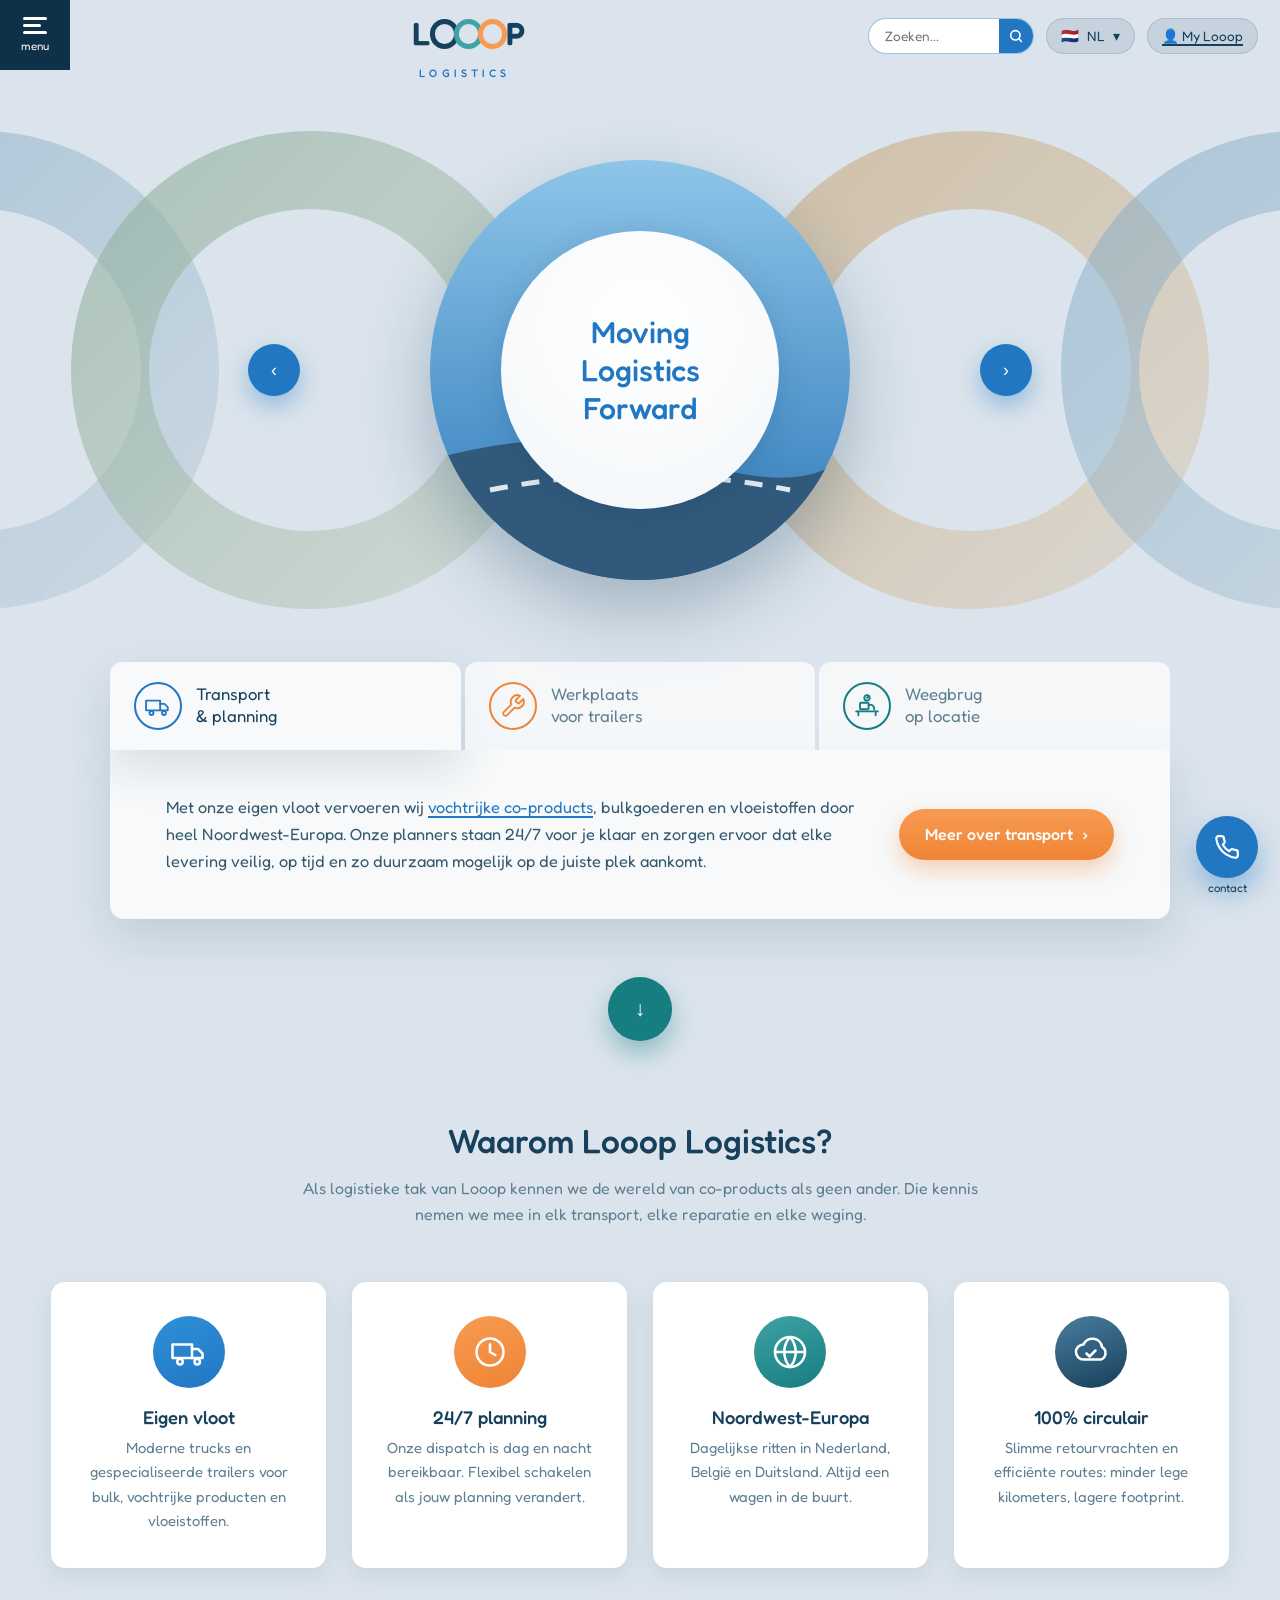
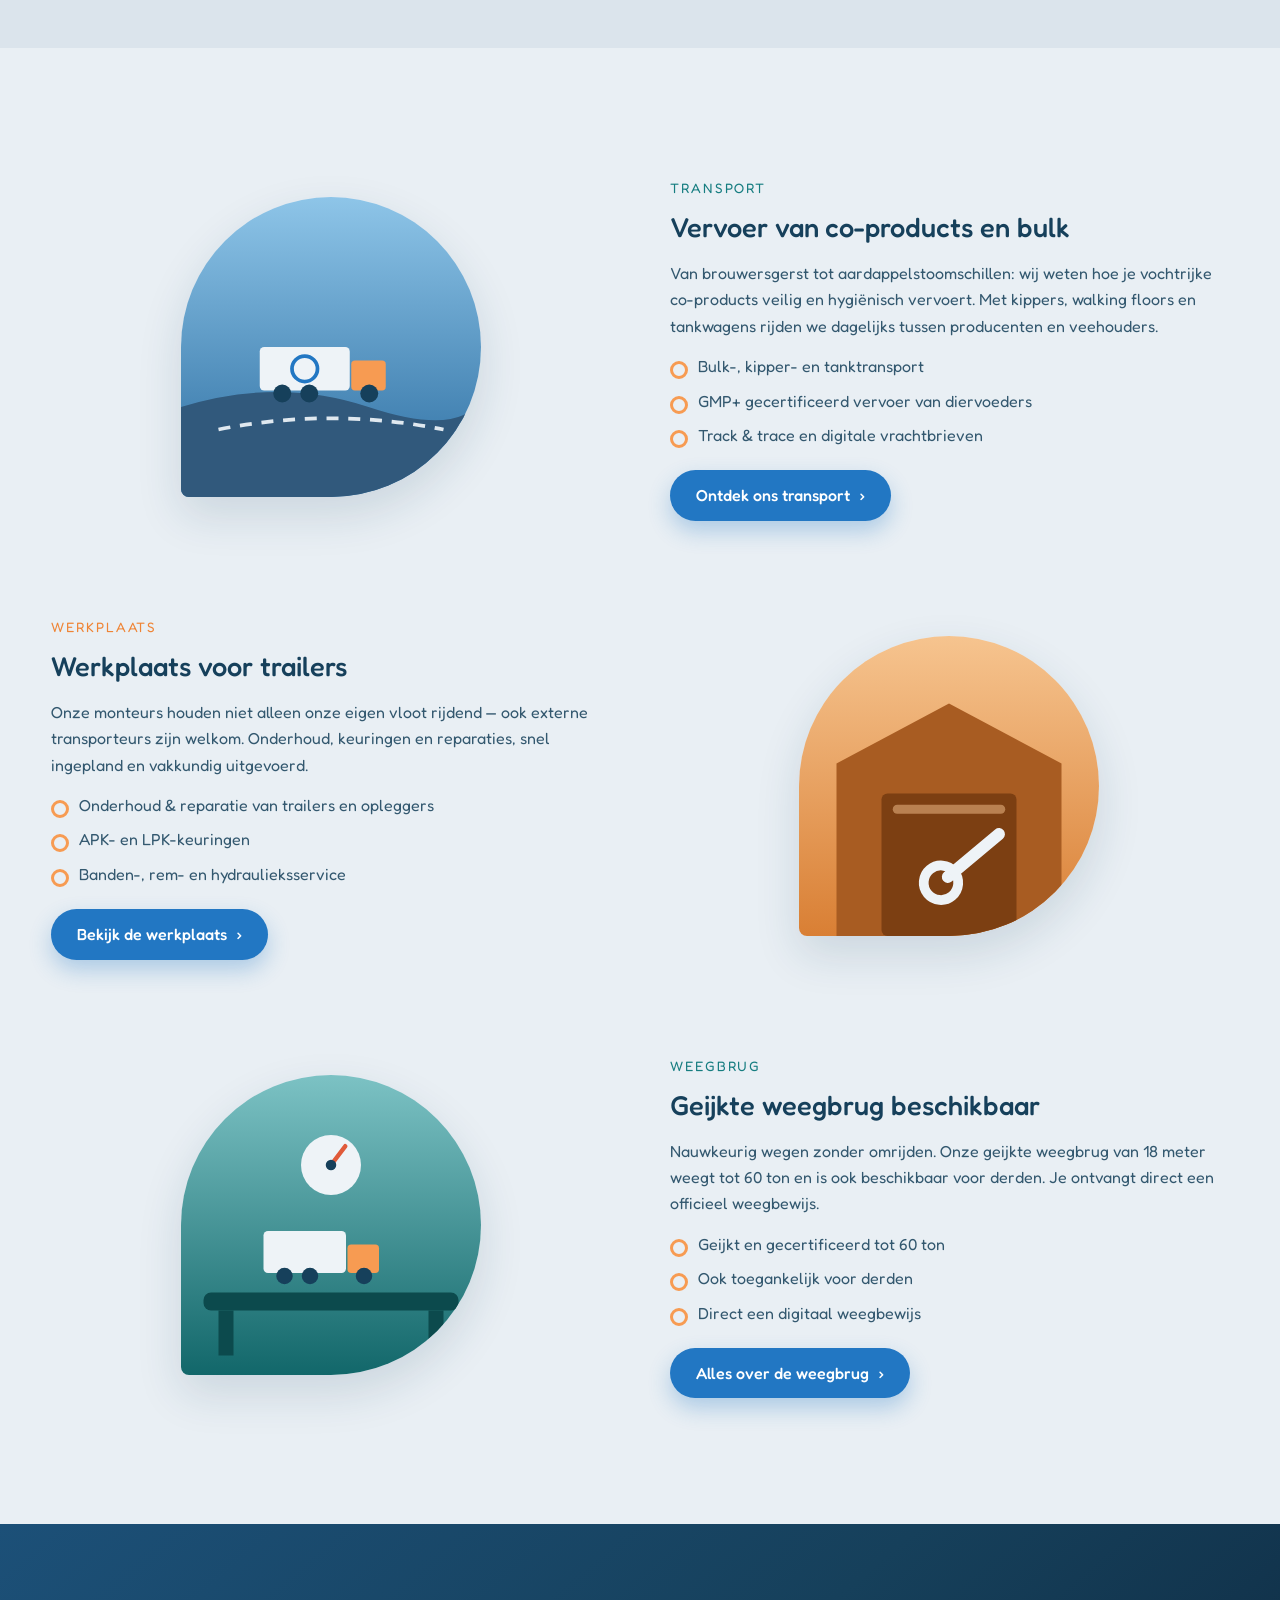
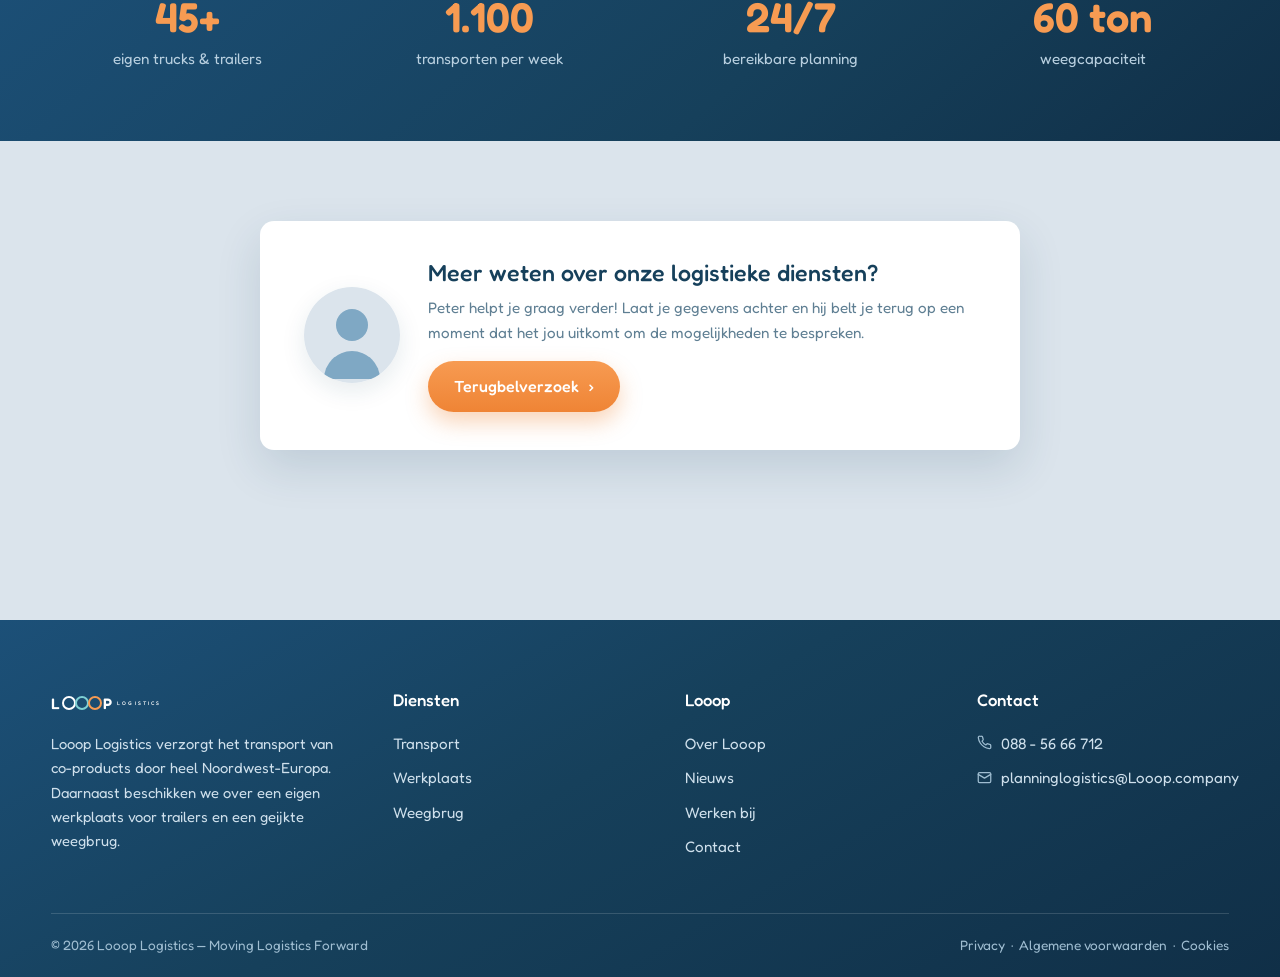
==== index.html @ 953001c4 "Looop Logistics website in Looop huisstijl Statische website voor de logistieke tak van Looop, gebas" ====
<!DOCTYPE html>
<html lang="nl">
<head>
<meta charset="UTF-8">
<meta name="viewport" content="width=device-width, initial-scale=1.0">
<title>Looop Logistics — Moving Logistics Forward</title>
<meta name="description" content="Looop Logistics verzorgt het transport van co-products, heeft een eigen werkplaats voor trailers en een geijkte weegbrug.">
<link rel="preconnect" href="https://fonts.googleapis.com">
<link rel="preconnect" href="https://fonts.gstatic.com" crossorigin>
<link href="https://fonts.googleapis.com/css2?family=Fredoka:wght@300..600&display=swap" rel="stylesheet">
<link rel="icon" href="data:image/svg+xml,%3Csvg xmlns=%27http://www.w3.org/2000/svg%27 viewBox=%270 0 32 32%27%3E%3Ccircle cx=%2716%27 cy=%2716%27 r=%2711%27 fill=%27none%27 stroke=%27%232277c3%27 stroke-width=%276%27/%3E%3C/svg%3E">
<link rel="stylesheet" href="css/style.css">
</head>
<body>

<!-- ============================== HERO ============================== -->
<section class="hero">
  <div class="hero-loops">

    <!-- decoratieve loop-ketting -->
    <svg class="loop-chain" viewBox="0 0 1920 480" preserveAspectRatio="xMidYMid slice" aria-hidden="true">
      <defs>
        <linearGradient id="ringA" x1="0" y1="0" x2="1" y2="1">
          <stop offset="0" stop-color="#7fa8c4"/><stop offset="1" stop-color="#b7c9d6"/>
        </linearGradient>
        <linearGradient id="ringB" x1="0" y1="0" x2="1" y2="1">
          <stop offset="0" stop-color="#8fae9b"/><stop offset="1" stop-color="#c2cfc2"/>
        </linearGradient>
        <linearGradient id="ringC" x1="0" y1="0" x2="1" y2="1">
          <stop offset="0" stop-color="#c8a97e"/><stop offset="1" stop-color="#d9cdbb"/>
        </linearGradient>
      </defs>
      <circle cx="-30"  cy="240" r="200" fill="none" stroke="url(#ringB)" stroke-width="78" opacity="0.55"/>
      <circle cx="300"  cy="240" r="200" fill="none" stroke="url(#ringA)" stroke-width="78" opacity="0.5"/>
      <circle cx="630"  cy="240" r="200" fill="none" stroke="url(#ringB)" stroke-width="78" opacity="0.6"/>
      <circle cx="1290" cy="240" r="200" fill="none" stroke="url(#ringC)" stroke-width="78" opacity="0.6"/>
      <circle cx="1620" cy="240" r="200" fill="none" stroke="url(#ringA)" stroke-width="78" opacity="0.5"/>
      <circle cx="1950" cy="240" r="200" fill="none" stroke="url(#ringC)" stroke-width="78" opacity="0.55"/>
    </svg>

    <button class="hero-arrow prev" aria-label="Vorige">‹</button>

    <div class="hero-circle">
      <!-- scene 1: moving logistics forward -->
      <div class="hero-scene" data-scene="0">
        <svg viewBox="0 0 420 420" preserveAspectRatio="xMidYMid slice" aria-hidden="true">
          <defs>
            <linearGradient id="sky1" x1="0" y1="0" x2="0" y2="1">
              <stop offset="0" stop-color="#8ec5e8"/><stop offset="0.7" stop-color="#4a90c9"/><stop offset="1" stop-color="#2b6da1"/>
            </linearGradient>
          </defs>
          <rect width="420" height="420" fill="url(#sky1)"/>
          <path d="M0 300 Q140 260 260 300 T420 290 V420 H0 Z" fill="#31597c"/>
          <path d="M60 330 Q210 300 360 330" stroke="#dfe8ef" stroke-width="5" stroke-dasharray="18 14" fill="none"/>
          <g transform="translate(120 218)">
            <rect x="0" y="0" width="120" height="58" rx="6" fill="#eef3f7"/>
            <rect x="122" y="18" width="46" height="40" rx="5" fill="#f79b52"/>
            <rect x="130" y="24" width="22" height="15" rx="3" fill="#bfe0f2"/>
            <circle cx="30" cy="62" r="12" fill="#16405b"/><circle cx="30" cy="62" r="5" fill="#dfe8ef"/>
            <circle cx="66" cy="62" r="12" fill="#16405b"/><circle cx="66" cy="62" r="5" fill="#dfe8ef"/>
            <circle cx="146" cy="62" r="12" fill="#16405b"/><circle cx="146" cy="62" r="5" fill="#dfe8ef"/>
            <circle cx="60" cy="29" r="17" fill="none" stroke="#2277c3" stroke-width="5"/>
          </g>
        </svg>
      </div>
      <!-- scene 2: transport -->
      <div class="hero-scene hidden" data-scene="1">
        <svg viewBox="0 0 420 420" preserveAspectRatio="xMidYMid slice" aria-hidden="true">
          <defs>
            <linearGradient id="sky2" x1="0" y1="0" x2="0" y2="1">
              <stop offset="0" stop-color="#a5d3ea"/><stop offset="1" stop-color="#3a7fb8"/>
            </linearGradient>
          </defs>
          <rect width="420" height="420" fill="url(#sky2)"/>
          <path d="M0 290 H420 V420 H0 Z" fill="#3d6a8f"/>
          <path d="M170 420 L205 290 H215 L250 420 Z" fill="#2f5878"/>
          <path d="M210 300 v100" stroke="#e9eff4" stroke-width="6" stroke-dasharray="14 18"/>
          <g transform="translate(150 200)">
            <rect x="20" y="0" width="80" height="70" rx="8" fill="#f79b52"/>
            <rect x="30" y="10" width="60" height="26" rx="5" fill="#bfe0f2"/>
            <rect x="14" y="66" width="92" height="16" rx="6" fill="#16405b"/>
            <circle cx="36" cy="88" r="13" fill="#16405b"/><circle cx="36" cy="88" r="5" fill="#dfe8ef"/>
            <circle cx="84" cy="88" r="13" fill="#16405b"/><circle cx="84" cy="88" r="5" fill="#dfe8ef"/>
          </g>
        </svg>
      </div>
      <!-- scene 3: werkplaats -->
      <div class="hero-scene hidden" data-scene="2">
        <svg viewBox="0 0 420 420" preserveAspectRatio="xMidYMid slice" aria-hidden="true">
          <defs>
            <linearGradient id="shop" x1="0" y1="0" x2="0" y2="1">
              <stop offset="0" stop-color="#f6c48f"/><stop offset="1" stop-color="#d97f34"/>
            </linearGradient>
          </defs>
          <rect width="420" height="420" fill="url(#shop)"/>
          <path d="M60 180 L210 100 L360 180 V420 H60 Z" fill="#a85c22"/>
          <rect x="120" y="220" width="180" height="200" rx="8" fill="#7c3f12"/>
          <rect x="135" y="235" width="150" height="12" rx="6" fill="#f6c48f" opacity="0.5"/>
          <rect x="135" y="260" width="150" height="12" rx="6" fill="#f6c48f" opacity="0.5"/>
          <g transform="translate(210 330) rotate(-40)">
            <rect x="-10" y="-8" width="110" height="16" rx="8" fill="#eef3f7"/>
            <circle cx="-14" cy="0" r="24" fill="none" stroke="#eef3f7" stroke-width="14"/>
          </g>
        </svg>
      </div>
      <!-- scene 4: weegbrug -->
      <div class="hero-scene hidden" data-scene="3">
        <svg viewBox="0 0 420 420" preserveAspectRatio="xMidYMid slice" aria-hidden="true">
          <defs>
            <linearGradient id="weigh" x1="0" y1="0" x2="0" y2="1">
              <stop offset="0" stop-color="#7cc2c4"/><stop offset="1" stop-color="#12676a"/>
            </linearGradient>
          </defs>
          <rect width="420" height="420" fill="url(#weigh)"/>
          <rect x="40" y="300" width="340" height="26" rx="10" fill="#0c4a4d"/>
          <rect x="60" y="326" width="20" height="60" fill="#0c4a4d"/>
          <rect x="340" y="326" width="20" height="60" fill="#0c4a4d"/>
          <g transform="translate(120 216)">
            <rect x="0" y="0" width="110" height="56" rx="6" fill="#eef3f7"/>
            <rect x="112" y="18" width="42" height="38" rx="5" fill="#f79b52"/>
            <circle cx="28" cy="60" r="11" fill="#16405b"/>
            <circle cx="62" cy="60" r="11" fill="#16405b"/>
            <circle cx="134" cy="60" r="11" fill="#16405b"/>
          </g>
          <g transform="translate(210 130)">
            <circle r="42" fill="#eef3f7"/>
            <path d="M0 0 L20 -26" stroke="#e05a3a" stroke-width="6" stroke-linecap="round"/>
            <circle r="7" fill="#16405b"/>
          </g>
        </svg>
      </div>

      <div class="hero-inner-disc">
        <h1 class="hero-title" id="heroTitle">Moving<br>Logistics<br>Forward</h1>
      </div>
    </div>

    <button class="hero-arrow next" aria-label="Volgende">›</button>
  </div>
</section>

<!-- ============================== TABS ============================== -->
<section class="service-tabs">
  <div class="tabs-row" role="tablist">
    <button class="tab-btn active" data-tab="transport" role="tab" aria-selected="true">
      <span class="tab-icon">
        <svg viewBox="0 0 24 24" fill="none" stroke="currentColor" stroke-width="1.7" stroke-linecap="round" stroke-linejoin="round"><path d="M1 7h13v9H1z"/><path d="M14 10h4l3 3v3h-7"/><circle cx="6" cy="18.5" r="1.8"/><circle cx="17.5" cy="18.5" r="1.8"/></svg>
      </span>
      <span class="tab-label">Transport<br>&amp; planning</span>
    </button>
    <button class="tab-btn" data-tab="werkplaats" role="tab" aria-selected="false">
      <span class="tab-icon">
        <svg viewBox="0 0 24 24" fill="none" stroke="currentColor" stroke-width="1.7" stroke-linecap="round" stroke-linejoin="round"><path d="M14.7 6.3a1 1 0 0 0 0 1.4l1.6 1.6a1 1 0 0 0 1.4 0l3.77-3.77a6 6 0 0 1-7.94 7.94l-6.91 6.91a2.12 2.12 0 0 1-3-3l6.91-6.91a6 6 0 0 1 7.94-7.94l-3.76 3.76z"/></svg>
      </span>
      <span class="tab-label">Werkplaats<br>voor trailers</span>
    </button>
    <button class="tab-btn" data-tab="weegbrug" role="tab" aria-selected="false">
      <span class="tab-icon">
        <svg viewBox="0 0 24 24" fill="none" stroke="currentColor" stroke-width="1.7" stroke-linecap="round" stroke-linejoin="round"><path d="M2 17h20"/><path d="M4 17v3.5M20 17v3.5"/><rect x="5.5" y="9" width="8" height="6" rx="1"/><path d="M13.5 11h3l2 2v2"/><circle cx="12" cy="4.5" r="2.5"/><path d="M12 4.5 13.2 3.2"/></svg>
      </span>
      <span class="tab-label">Weegbrug<br>op locatie</span>
    </button>
  </div>

  <div class="tab-panel active" id="panel-transport">
    <p>Met onze eigen vloot vervoeren wij <a href="transport.html">vochtrijke co-products</a>, bulkgoederen en vloeistoffen door heel Noordwest-Europa. Onze planners staan 24/7 voor je klaar en zorgen ervoor dat elke levering veilig, op tijd en zo duurzaam mogelijk op de juiste plek aankomt.</p>
    <a class="btn btn-orange" href="transport.html">Meer over transport <span class="chev">›</span></a>
  </div>
  <div class="tab-panel" id="panel-werkplaats">
    <p>In onze <a href="werkplaats.html">eigen werkplaats</a> onderhouden en repareren wij trailers, opleggers en kippers — van periodiek onderhoud en APK-keuring tot schadeherstel. Ook voor externe transporteurs. Zo blijft jouw materieel rijden en je planning overeind.</p>
    <a class="btn btn-orange" href="werkplaats.html">Meer over de werkplaats <span class="chev">›</span></a>
  </div>
  <div class="tab-panel" id="panel-weegbrug">
    <p>Onze <a href="weegbrug.html">geijkte weegbrug</a> is beschikbaar voor eigen transport én voor derden. Nauwkeurig wegen tot 60 ton, met direct een officieel weegbewijs. Snel, betrouwbaar en zonder afspraak toegankelijk tijdens openingstijden.</p>
    <a class="btn btn-orange" href="weegbrug.html">Meer over de weegbrug <span class="chev">›</span></a>
  </div>
</section>

<button class="scroll-down" aria-label="Scroll naar beneden" onclick="document.getElementById('waarom').scrollIntoView({behavior:'smooth'})">↓</button>

<!-- ============================== USP'S ============================== -->
<section class="section" id="waarom">
  <div class="container">
    <div class="section-head">
      <h2>Waarom Looop Logistics?</h2>
      <p>Als logistieke tak van Looop kennen we de wereld van co-products als geen ander. Die kennis nemen we mee in elk transport, elke reparatie en elke weging.</p>
    </div>
    <div class="usp-grid">
      <div class="usp-card">
        <div class="usp-icon">
          <svg viewBox="0 0 24 24" fill="none" stroke="currentColor" stroke-width="1.7" stroke-linecap="round" stroke-linejoin="round"><path d="M1 7h13v9H1z"/><path d="M14 10h4l3 3v3h-7"/><circle cx="6" cy="18.5" r="1.8"/><circle cx="17.5" cy="18.5" r="1.8"/></svg>
        </div>
        <h3>Eigen vloot</h3>
        <p>Moderne trucks en gespecialiseerde trailers voor bulk, vochtrijke producten en vloeistoffen.</p>
      </div>
      <div class="usp-card">
        <div class="usp-icon">
          <svg viewBox="0 0 24 24" fill="none" stroke="currentColor" stroke-width="1.7" stroke-linecap="round" stroke-linejoin="round"><circle cx="12" cy="12" r="9"/><path d="M12 7v5l3.5 2"/></svg>
        </div>
        <h3>24/7 planning</h3>
        <p>Onze dispatch is dag en nacht bereikbaar. Flexibel schakelen als jouw planning verandert.</p>
      </div>
      <div class="usp-card">
        <div class="usp-icon">
          <svg viewBox="0 0 24 24" fill="none" stroke="currentColor" stroke-width="1.7" stroke-linecap="round" stroke-linejoin="round"><path d="M12 2a15 15 0 0 1 0 20a15 15 0 0 1 0-20z"/><circle cx="12" cy="12" r="10"/><path d="M2 12h20"/></svg>
        </div>
        <h3>Noordwest-Europa</h3>
        <p>Dagelijkse ritten in Nederland, België en Duitsland. Altijd een wagen in de buurt.</p>
      </div>
      <div class="usp-card">
        <div class="usp-icon">
          <svg viewBox="0 0 24 24" fill="none" stroke="currentColor" stroke-width="1.7" stroke-linecap="round" stroke-linejoin="round"><path d="M7 17a5 5 0 0 1 0-10 6.5 6.5 0 0 1 12.4 1.8A4.5 4.5 0 0 1 18.5 17z"/><path d="M9 13l2 2 4-4"/></svg>
        </div>
        <h3>100% circulair</h3>
        <p>Slimme retourvrachten en efficiënte routes: minder lege kilometers, lagere footprint.</p>
      </div>
    </div>
  </div>
</section>

<!-- ============================== DIENSTEN ============================== -->
<section class="section alt">
  <div class="container">

    <div class="feature-row">
      <div class="feature-media">
        <svg viewBox="0 0 400 400" preserveAspectRatio="xMidYMid slice" aria-hidden="true">
          <defs><linearGradient id="fm1" x1="0" y1="0" x2="0" y2="1"><stop offset="0" stop-color="#8ec5e8"/><stop offset="1" stop-color="#2b6da1"/></linearGradient></defs>
          <rect width="400" height="400" fill="url(#fm1)"/>
          <path d="M0 280 Q130 240 250 280 T400 270 V400 H0 Z" fill="#31597c"/>
          <path d="M50 310 Q200 280 350 310" stroke="#dfe8ef" stroke-width="5" stroke-dasharray="16 13" fill="none"/>
          <g transform="translate(105 200)">
            <rect width="120" height="58" rx="6" fill="#eef3f7"/>
            <rect x="122" y="18" width="46" height="40" rx="5" fill="#f79b52"/>
            <circle cx="30" cy="62" r="12" fill="#16405b"/><circle cx="66" cy="62" r="12" fill="#16405b"/><circle cx="146" cy="62" r="12" fill="#16405b"/>
            <circle cx="60" cy="29" r="17" fill="none" stroke="#2277c3" stroke-width="5"/>
          </g>
        </svg>
      </div>
      <div class="feature-copy">
        <span class="eyebrow">Transport</span>
        <h3>Vervoer van co-products en bulk</h3>
        <p>Van brouwersgerst tot aardappelstoomschillen: wij weten hoe je vochtrijke co-products veilig en hygiënisch vervoert. Met kippers, walking floors en tankwagens rijden we dagelijks tussen producenten en veehouders.</p>
        <ul>
          <li>Bulk-, kipper- en tanktransport</li>
          <li>GMP+ gecertificeerd vervoer van diervoeders</li>
          <li>Track &amp; trace en digitale vrachtbrieven</li>
        </ul>
        <a class="btn btn-blue" href="transport.html">Ontdek ons transport <span class="chev">›</span></a>
      </div>
    </div>

    <div class="feature-row reverse">
      <div class="feature-media">
        <svg viewBox="0 0 400 400" preserveAspectRatio="xMidYMid slice" aria-hidden="true">
          <defs><linearGradient id="fm2" x1="0" y1="0" x2="0" y2="1"><stop offset="0" stop-color="#f6c48f"/><stop offset="1" stop-color="#d97f34"/></linearGradient></defs>
          <rect width="400" height="400" fill="url(#fm2)"/>
          <path d="M50 170 L200 90 L350 170 V400 H50 Z" fill="#a85c22"/>
          <rect x="110" y="210" width="180" height="190" rx="8" fill="#7c3f12"/>
          <rect x="125" y="225" width="150" height="12" rx="6" fill="#f6c48f" opacity="0.5"/>
          <g transform="translate(200 320) rotate(-40)">
            <rect x="-10" y="-8" width="105" height="16" rx="8" fill="#eef3f7"/>
            <circle cx="-14" cy="0" r="23" fill="none" stroke="#eef3f7" stroke-width="13"/>
          </g>
        </svg>
      </div>
      <div class="feature-copy">
        <span class="eyebrow" style="color: var(--orange-deep)">Werkplaats</span>
        <h3>Werkplaats voor trailers</h3>
        <p>Onze monteurs houden niet alleen onze eigen vloot rijdend — ook externe transporteurs zijn welkom. Onderhoud, keuringen en reparaties, snel ingepland en vakkundig uitgevoerd.</p>
        <ul>
          <li>Onderhoud &amp; reparatie van trailers en opleggers</li>
          <li>APK- en LPK-keuringen</li>
          <li>Banden-, rem- en hydraulieksservice</li>
        </ul>
        <a class="btn btn-blue" href="werkplaats.html">Bekijk de werkplaats <span class="chev">›</span></a>
      </div>
    </div>

    <div class="feature-row">
      <div class="feature-media">
        <svg viewBox="0 0 400 400" preserveAspectRatio="xMidYMid slice" aria-hidden="true">
          <defs><linearGradient id="fm3" x1="0" y1="0" x2="0" y2="1"><stop offset="0" stop-color="#7cc2c4"/><stop offset="1" stop-color="#12676a"/></linearGradient></defs>
          <rect width="400" height="400" fill="url(#fm3)"/>
          <rect x="30" y="290" width="340" height="24" rx="10" fill="#0c4a4d"/>
          <rect x="50" y="314" width="20" height="60" fill="#0c4a4d"/>
          <rect x="330" y="314" width="20" height="60" fill="#0c4a4d"/>
          <g transform="translate(110 208)">
            <rect width="110" height="56" rx="6" fill="#eef3f7"/>
            <rect x="112" y="18" width="42" height="38" rx="5" fill="#f79b52"/>
            <circle cx="28" cy="60" r="11" fill="#16405b"/><circle cx="62" cy="60" r="11" fill="#16405b"/><circle cx="134" cy="60" r="11" fill="#16405b"/>
          </g>
          <g transform="translate(200 120)">
            <circle r="40" fill="#eef3f7"/>
            <path d="M0 0 L19 -25" stroke="#e05a3a" stroke-width="6" stroke-linecap="round"/>
            <circle r="7" fill="#16405b"/>
          </g>
        </svg>
      </div>
      <div class="feature-copy">
        <span class="eyebrow" style="color: var(--teal)">Weegbrug</span>
        <h3>Geijkte weegbrug beschikbaar</h3>
        <p>Nauwkeurig wegen zonder omrijden. Onze geijkte weegbrug van 18 meter weegt tot 60 ton en is ook beschikbaar voor derden. Je ontvangt direct een officieel weegbewijs.</p>
        <ul>
          <li>Geijkt en gecertificeerd tot 60 ton</li>
          <li>Ook toegankelijk voor derden</li>
          <li>Direct een digitaal weegbewijs</li>
        </ul>
        <a class="btn btn-blue" href="weegbrug.html">Alles over de weegbrug <span class="chev">›</span></a>
      </div>
    </div>

  </div>
</section>

<!-- ============================== CIJFERS ============================== -->
<section class="stats-band">
  <div class="container stats-grid">
    <div class="stat"><div class="num">45+</div><div class="lbl">eigen trucks &amp; trailers</div></div>
    <div class="stat"><div class="num">1.100</div><div class="lbl">transporten per week</div></div>
    <div class="stat"><div class="num">24/7</div><div class="lbl">bereikbare planning</div></div>
    <div class="stat"><div class="num">60 ton</div><div class="lbl">weegcapaciteit</div></div>
  </div>
</section>

<!-- ============================== CALLBACK ============================== -->
<section class="section">
  <div class="container">
    <div class="callback">
      <div class="avatar">
        <svg viewBox="0 0 96 96" aria-hidden="true">
          <rect width="96" height="96" fill="#dbe4ec"/>
          <circle cx="48" cy="38" r="16" fill="#7fa8c4"/>
          <path d="M20 92 a28 28 0 0 1 56 0z" fill="#7fa8c4"/>
        </svg>
      </div>
      <div>
        <h3>Meer weten over onze logistieke diensten?</h3>
        <p>Peter helpt je graag verder! Laat je gegevens achter en hij belt je terug op een moment dat het jou uitkomt om de mogelijkheden te bespreken.</p>
        <a class="btn btn-orange" href="contact.html">Terugbelverzoek <span class="chev">›</span></a>
      </div>
    </div>
  </div>
</section>

<script src="js/main.js"></script>
</body>
</html>
---- css/style.css ----
/* ==========================================================================
   Looop Logistics — huisstijl gebaseerd op Looop.company (co-products site)
   ========================================================================== */

:root {
  --bg: #dbe4ec;
  --bg-soft: #e9eff4;
  --card: #f7f9fa;
  --white: #ffffff;

  --navy: #16405b;
  --navy-deep: #0f3049;
  --blue: #2277c3;
  --blue-bright: #2e8fd9;
  --teal: #167d80;
  --teal-soft: #3fa2a5;
  --orange: #f79b52;
  --orange-deep: #ef8435;
  --sand: #b98d55;

  --text: #33586f;
  --text-soft: #5f7f93;

  --radius-card: 14px;
  --shadow-card: 0 18px 45px rgba(22, 64, 91, 0.14);
  --shadow-soft: 0 8px 24px rgba(22, 64, 91, 0.10);

  --font: 'Fredoka', 'Trebuchet MS', 'Segoe UI', sans-serif;
}

* { margin: 0; padding: 0; box-sizing: border-box; }

html { scroll-behavior: smooth; }

body {
  font-family: var(--font);
  font-weight: 400;
  background: var(--bg);
  color: var(--text);
  line-height: 1.65;
  overflow-x: hidden;
}

img, svg { max-width: 100%; display: block; }

a { color: var(--blue); text-decoration-thickness: 2px; text-underline-offset: 3px; }

h1, h2, h3, h4 { color: var(--navy); font-weight: 500; line-height: 1.2; }

.container { width: min(1180px, 92vw); margin-inline: auto; }

/* ==========================================================================
   Header
   ========================================================================== */

.site-header {
  position: absolute;
  inset: 0 0 auto 0;
  z-index: 60;
  display: flex;
  align-items: flex-start;
  justify-content: space-between;
  padding: 0;
  pointer-events: none;
}

.site-header > * { pointer-events: auto; }

.menu-btn {
  width: 70px;
  height: 70px;
  border: 0;
  cursor: pointer;
  background: var(--navy-deep);
  color: #fff;
  display: flex;
  flex-direction: column;
  align-items: center;
  justify-content: center;
  gap: 5px;
  font-family: var(--font);
  font-size: 0.72rem;
  letter-spacing: 0.02em;
}

.menu-btn .bars { display: flex; flex-direction: column; gap: 4px; align-items: flex-start; }
.menu-btn .bars span { display: block; height: 3px; border-radius: 2px; background: #fff; transition: 0.25s; }
.menu-btn .bars span:nth-child(1) { width: 24px; }
.menu-btn .bars span:nth-child(2) { width: 18px; }
.menu-btn .bars span:nth-child(3) { width: 24px; }

.header-logo {
  padding-top: 18px;
  margin-inline: auto;
}
.header-logo a { display: block; }

.header-tools {
  display: flex;
  align-items: center;
  gap: 12px;
  padding: 18px 22px 0 0;
}

.search-box {
  display: flex;
  align-items: center;
  background: #fff;
  border: 1px solid rgba(34, 119, 195, 0.45);
  border-radius: 999px;
  overflow: hidden;
  height: 36px;
}
.search-box input {
  border: 0;
  outline: none;
  padding: 0 4px 0 16px;
  width: 130px;
  font-family: var(--font);
  font-size: 0.85rem;
  color: var(--text);
  background: transparent;
}
.search-box button {
  border: 0;
  background: var(--blue);
  color: #fff;
  width: 34px;
  height: 36px;
  cursor: pointer;
  display: grid;
  place-items: center;
}

.lang-pill, .mylooop-pill {
  display: flex;
  align-items: center;
  gap: 8px;
  height: 36px;
  padding: 0 14px;
  border-radius: 999px;
  background: rgba(22, 64, 91, 0.10);
  border: 1px solid rgba(22, 64, 91, 0.15);
  color: var(--navy);
  font-size: 0.85rem;
  cursor: pointer;
  font-family: var(--font);
  white-space: nowrap;
}
.lang-pill .flag { font-size: 0.9rem; }

/* ==========================================================================
   Logo (LOOOP wordmark met loops)
   ========================================================================== */

.logo {
  display: inline-flex;
  align-items: center;
  gap: 2px;
  font-weight: 600;
  font-size: 2rem;
  color: var(--navy);
  letter-spacing: 0.02em;
  text-decoration: none;
  line-height: 1;
}
.logo .word { display: flex; align-items: center; gap: 3px; }
.logo .ring {
  width: 0.92em;
  height: 0.92em;
  border-radius: 50%;
  border: 0.17em solid var(--navy);
  margin: 0 -0.13em;
}
.logo .ring.r2 { border-color: var(--teal-soft); }
.logo .ring.r3 { border-color: var(--orange); }
.logo .sub {
  font-size: 0.34em;
  font-weight: 500;
  letter-spacing: 0.42em;
  color: var(--blue);
  margin-left: 0.6em;
  text-transform: uppercase;
}
.logo.logo-light, .logo.logo-light .sub { color: #fff; }
.logo.logo-light .ring { border-color: #fff; }
.logo.logo-light .ring.r2 { border-color: #7fd0d3; }
.logo.logo-light .ring.r3 { border-color: var(--orange); }

/* ==========================================================================
   Fullscreen menu-overlay
   ========================================================================== */

.menu-overlay {
  position: fixed;
  inset: 0;
  z-index: 100;
  background: linear-gradient(150deg, #1c5078 0%, #16405b 45%, #102f47 100%);
  color: #dfe9f1;
  opacity: 0;
  visibility: hidden;
  transition: opacity 0.35s ease;
  overflow-y: auto;
}
.menu-overlay.open { opacity: 1; visibility: visible; }

.menu-overlay .menu-close {
  position: absolute;
  top: 0;
  left: 0;
  width: 70px;
  height: 70px;
  background: transparent;
  border: 0;
  color: #fff;
  font-size: 1.6rem;
  cursor: pointer;
  font-family: var(--font);
}
.menu-overlay .menu-close small { display: block; font-size: 0.62rem; margin-top: -4px; }

.menu-overlay .overlay-logo { display: flex; justify-content: center; padding-top: 20px; }

.menu-grid {
  display: grid;
  grid-template-columns: minmax(240px, 1fr) 1px minmax(300px, 1.6fr);
  gap: 48px;
  padding: 70px 0 80px;
  align-items: start;
}
.menu-grid .divider { background: rgba(255, 255, 255, 0.18); align-self: stretch; }

.menu-nav ul { list-style: none; }
.menu-nav a {
  display: flex;
  align-items: center;
  justify-content: space-between;
  color: #fff;
  text-decoration: none;
  font-size: 1.55rem;
  font-weight: 400;
  padding: 8px 0;
  transition: color 0.2s;
}
.menu-nav a:hover, .menu-nav a.active { color: var(--orange); }
.menu-nav .secondary a { font-size: 1.05rem; padding: 6px 0; color: #cfe0ec; }
.menu-nav .secondary { margin-top: 26px; }
.menu-nav .chev { color: #6fa3c4; font-size: 1rem; }
.menu-nav .flags { display: flex; gap: 12px; margin-top: 34px; font-size: 1.2rem; }

.menu-contact h3 {
  color: #9fbdd1;
  font-weight: 400;
  font-size: 1.5rem;
  margin-bottom: 26px;
}
.menu-contact .contact-cols {
  display: grid;
  grid-template-columns: 1fr 1fr;
  gap: 36px;
}
.menu-contact h4 { color: #fff; font-size: 1.1rem; margin-bottom: 14px; }
.menu-contact .contact-block { margin-bottom: 22px; }
.menu-contact .contact-block h5 {
  color: #9fbdd1;
  font-weight: 400;
  font-size: 0.95rem;
  margin-bottom: 4px;
}
.menu-contact .line {
  display: flex;
  align-items: center;
  gap: 9px;
  font-size: 0.95rem;
  padding: 2px 0;
  color: #eaf2f8;
}
.menu-contact .line a { color: #eaf2f8; text-decoration: none; }
.menu-contact .line a:hover { color: var(--orange); }
.menu-contact .line svg { width: 15px; height: 15px; flex: none; stroke: #9fbdd1; }
.menu-contact .head-office {
  border-top: 1px solid rgba(255, 255, 255, 0.18);
  margin-top: 8px;
  padding-top: 26px;
}
.menu-contact .all-contact { margin-top: 26px; text-align: right; }

/* ==========================================================================
   Knoppen
   ========================================================================== */

.btn {
  display: inline-flex;
  align-items: center;
  gap: 10px;
  border: 0;
  border-radius: 999px;
  padding: 12px 26px;
  font-family: var(--font);
  font-size: 1rem;
  font-weight: 500;
  cursor: pointer;
  text-decoration: none;
  transition: transform 0.15s ease, box-shadow 0.15s ease, background 0.15s ease;
  white-space: nowrap;
}
.btn:hover { transform: translateY(-1px); }
.btn .chev { font-size: 0.85em; }

.btn-orange {
  background: linear-gradient(180deg, var(--orange) 0%, var(--orange-deep) 100%);
  color: #fff;
  box-shadow: 0 10px 22px rgba(239, 132, 53, 0.35);
}
.btn-blue { background: var(--blue); color: #fff; box-shadow: 0 10px 22px rgba(34, 119, 195, 0.3); }
.btn-ghost { background: transparent; color: #fff; border: 2px solid rgba(255, 255, 255, 0.7); }

/* ==========================================================================
   Hero (homepage) — loop-carrousel
   ========================================================================== */

.hero {
  position: relative;
  padding: 130px 0 0;
  min-height: 78vh;
}

.hero-loops {
  position: relative;
  height: 480px;
  display: flex;
  align-items: center;
  justify-content: center;
}

.loop-chain {
  position: absolute;
  inset: 0;
  width: 100%;
  height: 100%;
  overflow: visible;
  pointer-events: none;
}

.hero-circle {
  position: relative;
  width: 420px;
  height: 420px;
  border-radius: 50%;
  overflow: hidden;
  box-shadow: 0 30px 70px rgba(22, 64, 91, 0.30);
  display: grid;
  place-items: center;
  z-index: 5;
}
.hero-scene { position: absolute; inset: 0; transition: opacity 0.5s ease; }
.hero-scene.hidden { opacity: 0; }
.hero-scene svg { width: 100%; height: 100%; }

.hero-inner-disc {
  position: relative;
  z-index: 6;
  width: 66%;
  height: 66%;
  border-radius: 50%;
  background: radial-gradient(circle at 50% 35%, #ffffff 0%, #f2f6f9 100%);
  display: grid;
  place-items: center;
  text-align: center;
  padding: 8%;
  box-shadow: 0 8px 30px rgba(22, 64, 91, 0.18);
}
.hero-title {
  color: var(--blue);
  font-size: 1.9rem;
  font-weight: 500;
  line-height: 1.25;
}

.hero-arrow {
  position: relative;
  z-index: 7;
  width: 52px;
  height: 52px;
  border-radius: 50%;
  border: 0;
  background: var(--blue);
  color: #fff;
  font-size: 1.1rem;
  cursor: pointer;
  display: grid;
  place-items: center;
  box-shadow: 0 10px 24px rgba(34, 119, 195, 0.4);
  transition: background 0.2s, transform 0.15s;
}
.hero-arrow:hover { background: var(--blue-bright); transform: scale(1.06); }
.hero-arrow.prev { margin-right: 130px; }
.hero-arrow.next { margin-left: 130px; }

/* Service-tabs die de hero overlappen */

.service-tabs {
  position: relative;
  z-index: 10;
  margin-top: -40px;
  padding-bottom: 90px;
}
.tabs-row {
  display: grid;
  grid-template-columns: repeat(3, 1fr);
  gap: 4px;
  width: min(1060px, 92vw);
  margin-inline: auto;
}
.tab-btn {
  display: flex;
  align-items: center;
  gap: 14px;
  padding: 20px 24px;
  background: rgba(255, 255, 255, 0.72);
  border: 0;
  border-radius: 12px 12px 0 0;
  cursor: pointer;
  font-family: var(--font);
  font-size: 1.05rem;
  color: var(--text-soft);
  text-align: left;
  transition: background 0.2s;
  line-height: 1.3;
}
.tab-btn:hover { background: rgba(255, 255, 255, 0.9); }
.tab-btn.active { background: var(--card); color: var(--navy); box-shadow: var(--shadow-card); }

.tab-icon {
  width: 48px;
  height: 48px;
  flex: none;
  border-radius: 50%;
  border: 2px solid currentColor;
  display: grid;
  place-items: center;
}
.tab-icon svg { width: 26px; height: 26px; }
.tab-btn[data-tab="transport"] .tab-icon { color: var(--blue); }
.tab-btn[data-tab="werkplaats"] .tab-icon { color: var(--orange-deep); }
.tab-btn[data-tab="weegbrug"] .tab-icon { color: var(--teal); }
.tab-btn .tab-label { color: inherit; }

.tab-panel {
  width: min(1060px, 92vw);
  margin-inline: auto;
  background: var(--card);
  border-radius: 0 0 var(--radius-card) var(--radius-card);
  box-shadow: var(--shadow-card);
  padding: 44px 56px;
  display: none;
  align-items: center;
  gap: 44px;
}
.tab-panel.active { display: flex; }
.tab-panel p { flex: 1; font-size: 1.02rem; }
.tab-panel .btn { flex: none; }

/* ==========================================================================
   Content-secties
   ========================================================================== */

.section { padding: 80px 0; }
.section.alt { background: var(--bg-soft); }

.section-head { text-align: center; max-width: 720px; margin: 0 auto 54px; }
.section-head h2 { font-size: 2.1rem; margin-bottom: 14px; }
.section-head p { color: var(--text-soft); }

.usp-grid {
  display: grid;
  grid-template-columns: repeat(auto-fit, minmax(230px, 1fr));
  gap: 26px;
}
.usp-card {
  background: var(--white);
  border-radius: var(--radius-card);
  padding: 34px 28px;
  box-shadow: var(--shadow-soft);
  text-align: center;
}
.usp-card .usp-icon {
  width: 72px;
  height: 72px;
  margin: 0 auto 18px;
  border-radius: 50%;
  display: grid;
  place-items: center;
  color: #fff;
}
.usp-card .usp-icon svg { width: 36px; height: 36px; }
.usp-card:nth-child(1) .usp-icon { background: linear-gradient(160deg, var(--blue-bright), var(--blue)); }
.usp-card:nth-child(2) .usp-icon { background: linear-gradient(160deg, var(--orange), var(--orange-deep)); }
.usp-card:nth-child(3) .usp-icon { background: linear-gradient(160deg, var(--teal-soft), var(--teal)); }
.usp-card:nth-child(4) .usp-icon { background: linear-gradient(160deg, #4a7d9e, var(--navy)); }
.usp-card h3 { font-size: 1.15rem; margin-bottom: 8px; }
.usp-card p { font-size: 0.93rem; color: var(--text-soft); }

/* Dienst-rijen (afbeelding + tekst) */

.feature-row {
  display: grid;
  grid-template-columns: 1fr 1fr;
  gap: 60px;
  align-items: center;
  padding: 46px 0;
}
.feature-row.reverse .feature-media { order: 2; }
.feature-media {
  border-radius: 50% 50% 50% 8px / 50% 50% 50% 8px;
  aspect-ratio: 1;
  max-width: 400px;
  margin-inline: auto;
  overflow: hidden;
  box-shadow: var(--shadow-card);
}
.feature-media svg { width: 100%; height: 100%; }
.feature-copy .eyebrow {
  display: inline-flex;
  align-items: center;
  gap: 10px;
  font-size: 0.85rem;
  letter-spacing: 0.14em;
  text-transform: uppercase;
  color: var(--teal);
  margin-bottom: 12px;
}
.feature-copy h3 { font-size: 1.7rem; margin-bottom: 16px; }
.feature-copy p { margin-bottom: 14px; }
.feature-copy ul { list-style: none; margin: 0 0 22px; }
.feature-copy li { padding-left: 28px; position: relative; margin-bottom: 8px; }
.feature-copy li::before {
  content: '';
  position: absolute;
  left: 0;
  top: 8px;
  width: 12px;
  height: 12px;
  border-radius: 50%;
  border: 3px solid var(--orange);
}

/* Cijfers-band */

.stats-band {
  background: linear-gradient(140deg, #1c5078, #16405b 60%, #102f47);
  color: #fff;
  padding: 70px 0;
}
.stats-grid { display: grid; grid-template-columns: repeat(auto-fit, minmax(180px, 1fr)); gap: 30px; text-align: center; }
.stat .num { font-size: 2.6rem; font-weight: 600; color: var(--orange); line-height: 1.1; }
.stat .lbl { color: #b9d0e0; font-size: 0.95rem; margin-top: 6px; }

/* Callback / contactpersoon CTA */

.callback {
  display: flex;
  align-items: center;
  gap: 28px;
  background: var(--white);
  border-radius: var(--radius-card);
  box-shadow: var(--shadow-card);
  padding: 38px 44px;
  max-width: 760px;
  margin-inline: auto;
}
.callback .avatar {
  width: 96px;
  height: 96px;
  flex: none;
  border-radius: 50%;
  overflow: hidden;
  box-shadow: var(--shadow-soft);
}
.callback h3 { font-size: 1.45rem; margin-bottom: 8px; }
.callback p { font-size: 0.95rem; color: var(--text-soft); margin-bottom: 16px; }

/* Scroll-down knop */

.scroll-down {
  position: relative;
  display: block;
  width: 64px;
  height: 64px;
  margin: -32px auto 0;
  z-index: 12;
  border-radius: 50%;
  border: 0;
  background: var(--teal);
  color: #fff;
  font-size: 1.3rem;
  cursor: pointer;
  box-shadow: 0 12px 26px rgba(22, 125, 128, 0.4);
}

/* ==========================================================================
   Subpagina-hero (zoals de Insects-pagina)
   ========================================================================== */

.page-hero {
  position: relative;
  min-height: 560px;
  overflow: hidden;
  display: flex;
  align-items: center;
}
.page-hero .hero-bg { position: absolute; inset: 0; }
.page-hero .hero-bg svg { width: 100%; height: 100%; }

.page-hero .hero-panel {
  position: relative;
  z-index: 3;
  margin-top: 60px;
  width: min(880px, 88vw);
  color: #fff;
  padding: 54px 200px 54px max(calc((100vw - 1180px) / 2), 4vw);
  border-radius: 0 220px 220px 0;
  display: flex;
  align-items: center;
  gap: 40px;
}
.hero-panel.panel-blue { background: linear-gradient(90deg, rgba(15, 48, 73, 0.95), rgba(34, 119, 195, 0.75)); }
.hero-panel.panel-orange { background: linear-gradient(90deg, rgba(112, 66, 20, 0.95), rgba(239, 132, 53, 0.75)); }
.hero-panel.panel-teal { background: linear-gradient(90deg, rgba(9, 66, 68, 0.95), rgba(22, 125, 128, 0.78)); }

.hero-panel h1 { color: #fff; font-size: 2.3rem; margin-bottom: 12px; }
.hero-panel p { max-width: 480px; font-size: 0.98rem; }

.hero-panel .panel-icon {
  position: absolute;
  right: -20px;
  top: 50%;
  transform: translateY(-50%);
  width: 150px;
  height: 150px;
  border-radius: 50%;
  border: 5px solid #fff;
  background: rgba(255, 255, 255, 0.12);
  display: grid;
  place-items: center;
  color: #fff;
}
.hero-panel .panel-icon svg { width: 74px; height: 74px; }

/* Tekstsectie subpagina */

.content-narrow { max-width: 700px; margin-inline: auto; }
.content-narrow h2 { font-size: 1.8rem; margin-bottom: 18px; }
.content-narrow p { margin-bottom: 16px; }
.content-narrow.tint-blue h2 { color: var(--blue); }
.content-narrow.tint-orange h2 { color: var(--orange-deep); }
.content-narrow.tint-teal h2 { color: var(--teal); }

.spec-grid {
  display: grid;
  grid-template-columns: repeat(auto-fit, minmax(210px, 1fr));
  gap: 22px;
  margin: 40px 0 10px;
}
.spec-card {
  background: var(--white);
  border-radius: var(--radius-card);
  box-shadow: var(--shadow-soft);
  padding: 26px 24px;
}
.spec-card h4 { font-size: 1.02rem; margin-bottom: 6px; display: flex; align-items: center; gap: 10px; }
.spec-card h4 svg { width: 20px; height: 20px; flex: none; }
.spec-card p { font-size: 0.9rem; color: var(--text-soft); }

/* ==========================================================================
   Contactpagina
   ========================================================================== */

.contact-grid {
  display: grid;
  grid-template-columns: 1.2fr 1fr;
  gap: 44px;
  align-items: start;
}
.contact-card {
  background: var(--white);
  border-radius: var(--radius-card);
  box-shadow: var(--shadow-soft);
  padding: 34px 36px;
  margin-bottom: 26px;
}
.contact-card h3 { margin-bottom: 18px; font-size: 1.25rem; }
.contact-card .line { display: flex; align-items: center; gap: 10px; padding: 5px 0; }
.contact-card .line svg { width: 16px; height: 16px; stroke: var(--blue); flex: none; }
.contact-card .line a { text-decoration: none; }
.contact-card .line a:hover { text-decoration: underline; }
.contact-card h5 { color: var(--text-soft); font-weight: 500; font-size: 0.9rem; margin: 14px 0 2px; }

.contact-form label { display: block; font-size: 0.9rem; color: var(--navy); margin: 14px 0 6px; }
.contact-form input, .contact-form textarea, .contact-form select {
  width: 100%;
  border: 1px solid #c3d2dd;
  border-radius: 10px;
  background: #fff;
  padding: 12px 16px;
  font-family: var(--font);
  font-size: 0.95rem;
  color: var(--text);
  outline: none;
}
.contact-form input:focus, .contact-form textarea:focus, .contact-form select:focus { border-color: var(--blue); }
.contact-form .btn { margin-top: 22px; }

/* ==========================================================================
   Footer
   ========================================================================== */

.site-footer {
  background: linear-gradient(150deg, #1c5078 0%, #16405b 45%, #102f47 100%);
  color: #cfe0ec;
  padding: 70px 0 0;
  margin-top: 90px;
}
.footer-grid {
  display: grid;
  grid-template-columns: 1.2fr 1fr 1fr 1fr;
  gap: 40px;
  padding-bottom: 50px;
}
.footer-grid h4 { color: #fff; font-size: 1.05rem; margin-bottom: 16px; font-weight: 500; }
.footer-grid ul { list-style: none; }
.footer-grid li { padding: 4px 0; }
.footer-grid a { color: #cfe0ec; text-decoration: none; font-size: 0.95rem; }
.footer-grid a:hover { color: var(--orange); }
.footer-about p { font-size: 0.92rem; max-width: 320px; margin-top: 16px; }
.footer-bottom {
  border-top: 1px solid rgba(255, 255, 255, 0.15);
  padding: 20px 0;
  display: flex;
  justify-content: space-between;
  gap: 16px;
  flex-wrap: wrap;
  font-size: 0.85rem;
  color: #9fbdd1;
}
.footer-bottom a { color: #9fbdd1; text-decoration: none; }

.site-footer .line { display: flex; align-items: center; gap: 9px; }
.site-footer .line svg { width: 15px; height: 15px; flex: none; stroke: #9fbdd1; }

/* Zwevende contact-knop */

.contact-fab {
  position: fixed;
  right: 22px;
  bottom: 22px;
  z-index: 90;
  width: 62px;
  height: 62px;
  border-radius: 50%;
  background: var(--blue);
  color: #fff;
  display: grid;
  place-items: center;
  text-decoration: none;
  box-shadow: 0 14px 30px rgba(34, 119, 195, 0.45);
  transition: transform 0.15s;
}
.contact-fab:hover { transform: scale(1.07); }
.contact-fab svg { width: 26px; height: 26px; }
.contact-fab .fab-label {
  position: absolute;
  bottom: -20px;
  left: 50%;
  transform: translateX(-50%);
  font-size: 0.72rem;
  color: var(--navy);
}

/* ==========================================================================
   Responsief
   ========================================================================== */

@media (max-width: 980px) {
  .menu-grid { grid-template-columns: 1fr; gap: 30px; }
  .menu-grid .divider { display: none; }
  .feature-row { grid-template-columns: 1fr; gap: 30px; }
  .feature-row.reverse .feature-media { order: 0; }
  .contact-grid { grid-template-columns: 1fr; }
  .footer-grid { grid-template-columns: 1fr 1fr; }
  .hero-panel { padding-right: 60px; border-radius: 0 120px 120px 0; }
  .hero-panel .panel-icon { display: none; }
}

@media (max-width: 760px) {
  .header-tools .search-box { display: none; }
  .hero { padding-top: 110px; }
  .hero-circle { width: 320px; height: 320px; }
  .hero-title { font-size: 1.4rem; }
  .hero-arrow.prev { margin-right: 20px; }
  .hero-arrow.next { margin-left: 20px; }
  .hero-loops { height: 400px; }
  .tabs-row { grid-template-columns: 1fr; }
  .tab-btn { border-radius: 10px; }
  .tab-btn.active { border-radius: 10px 10px 0 0; }
  .tab-panel { flex-direction: column; padding: 30px 26px; align-items: flex-start; }
  .callback { flex-direction: column; text-align: center; }
  .menu-contact .contact-cols { grid-template-columns: 1fr; }
  .footer-grid { grid-template-columns: 1fr; }
  .section { padding: 56px 0; }
  .hero-panel h1 { font-size: 1.7rem; }
}
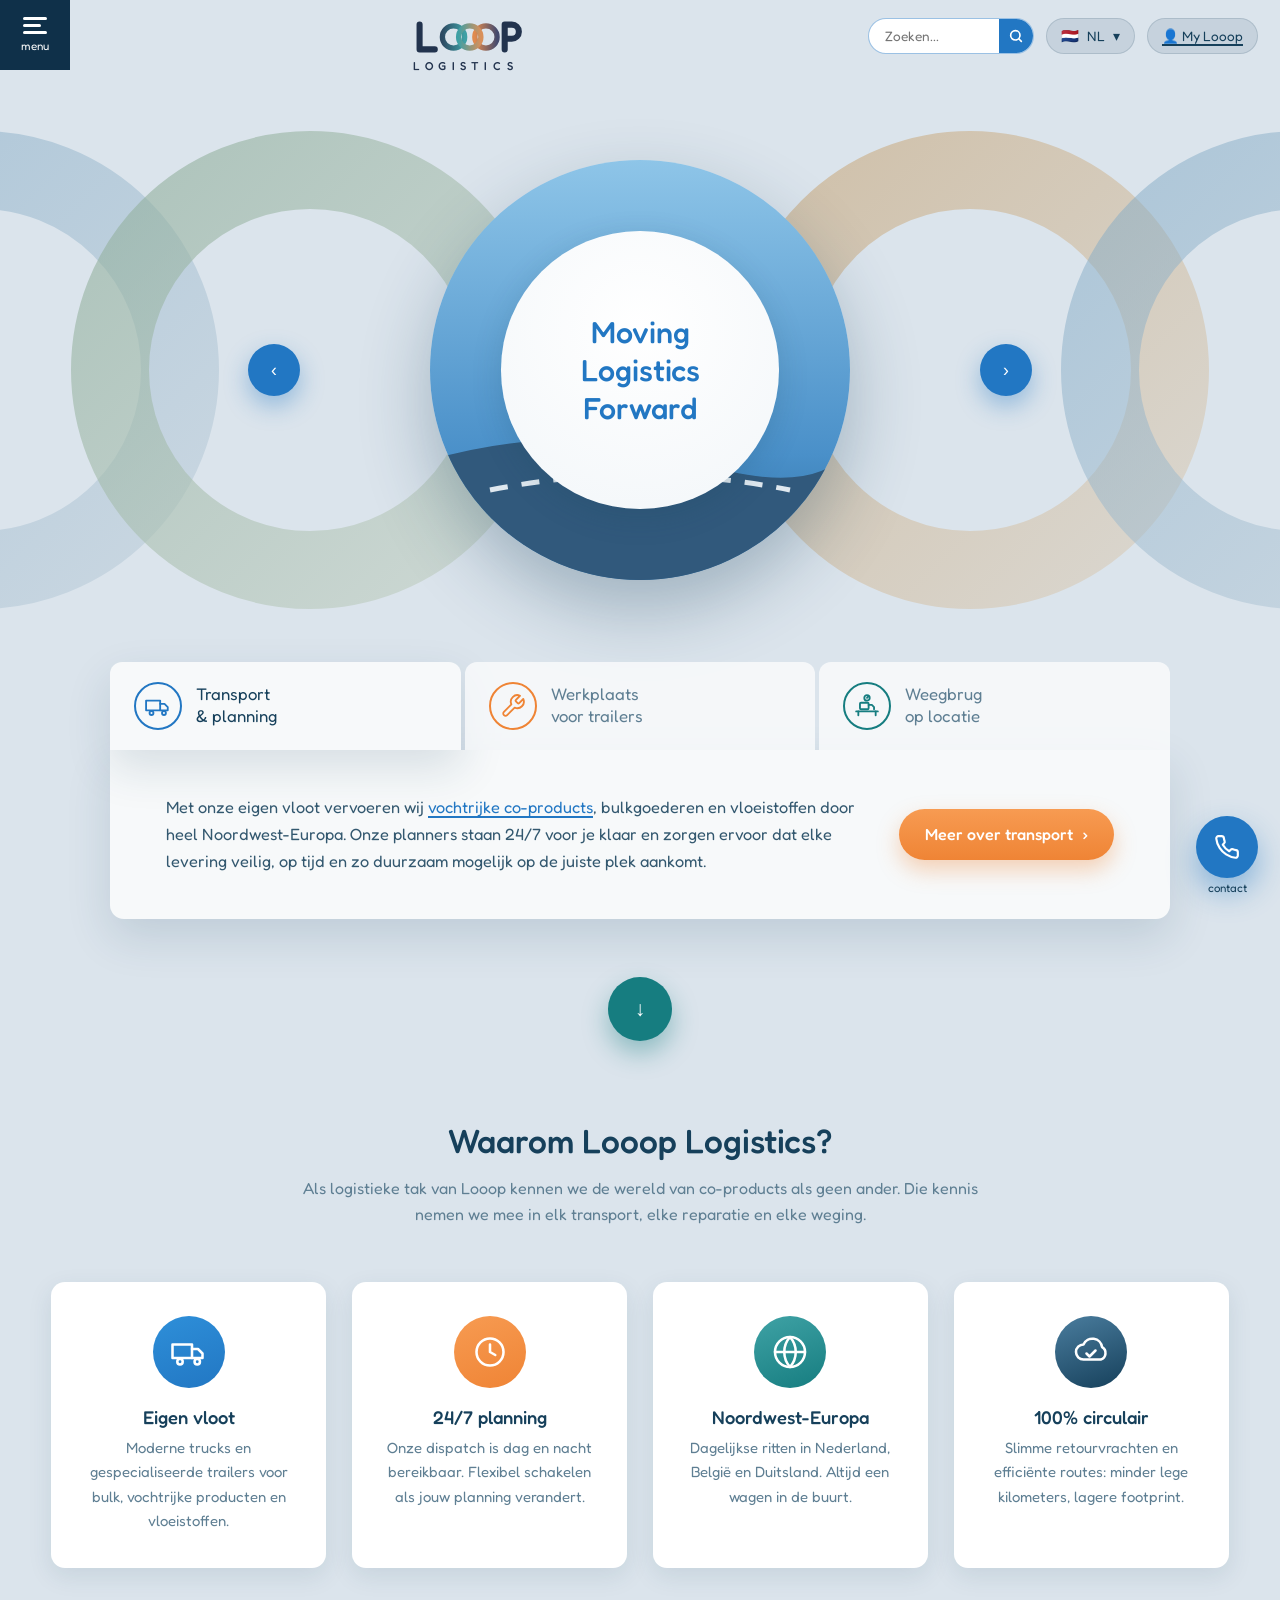
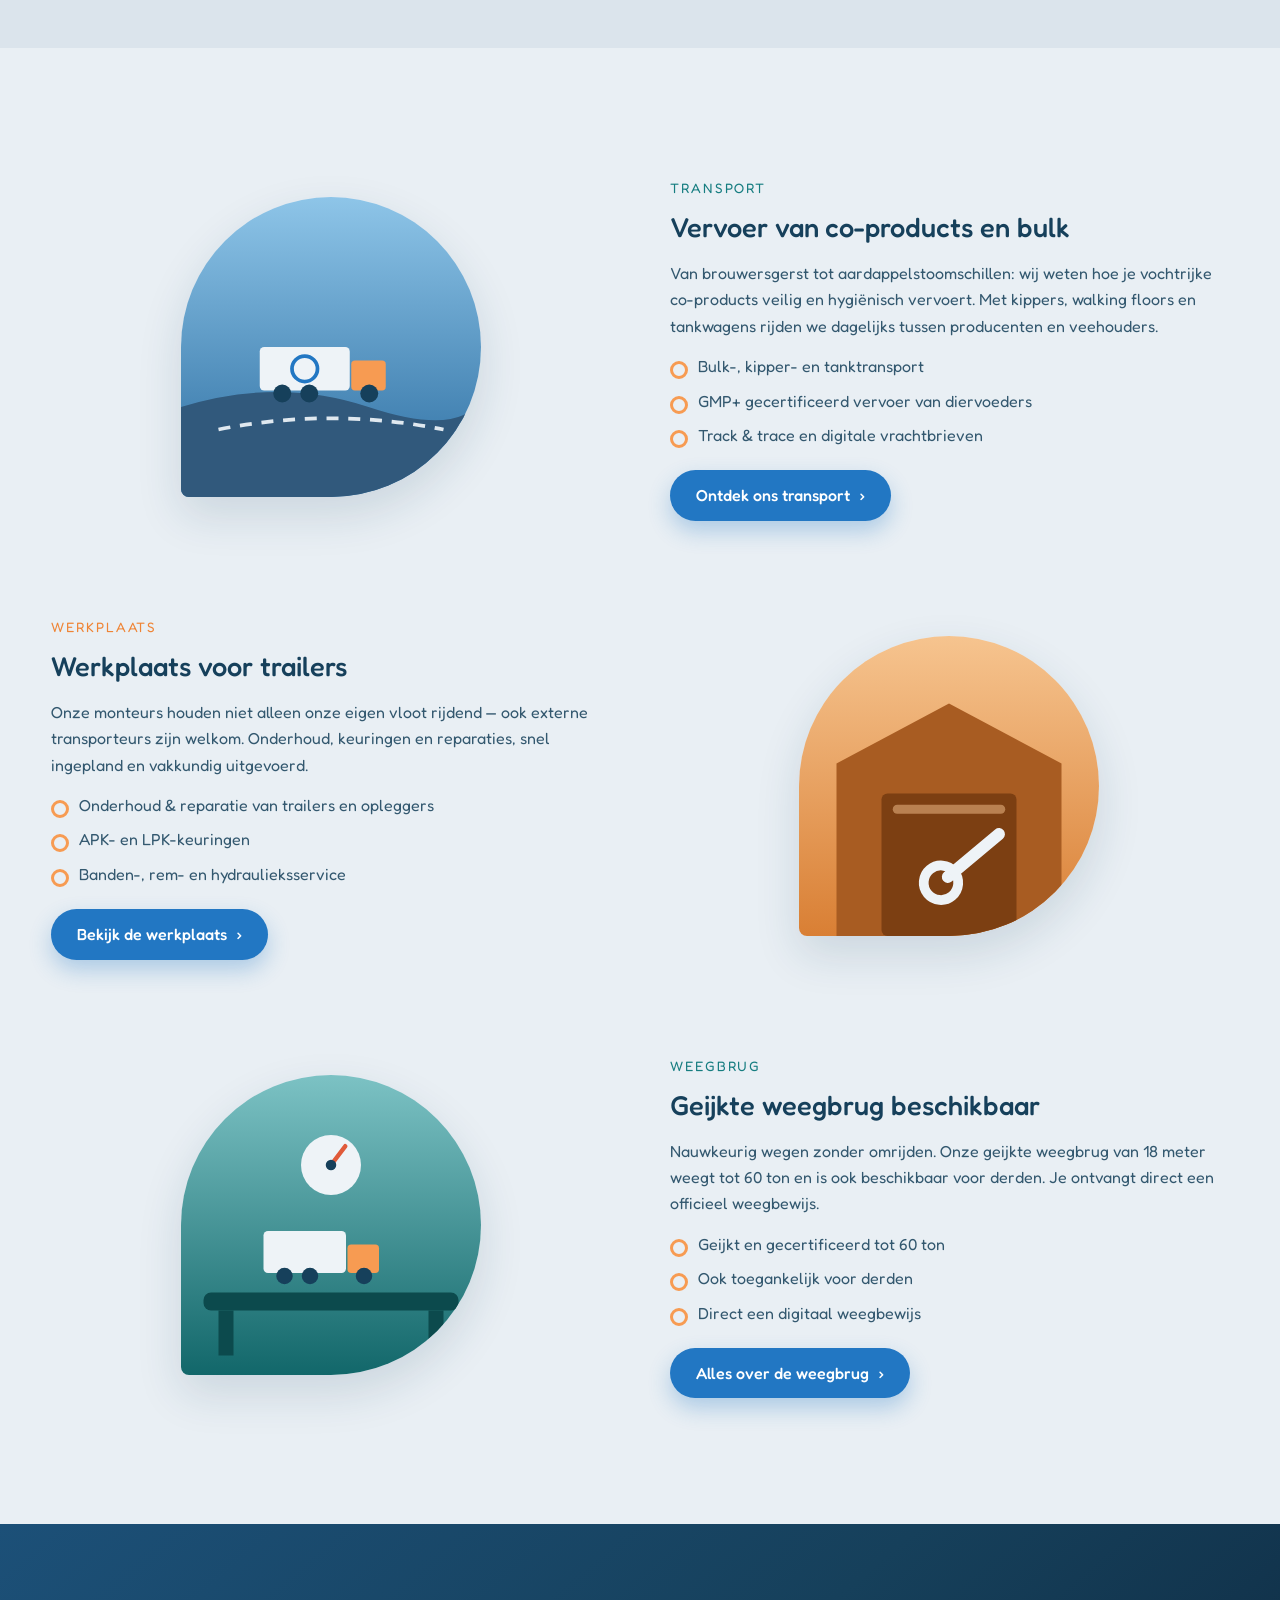
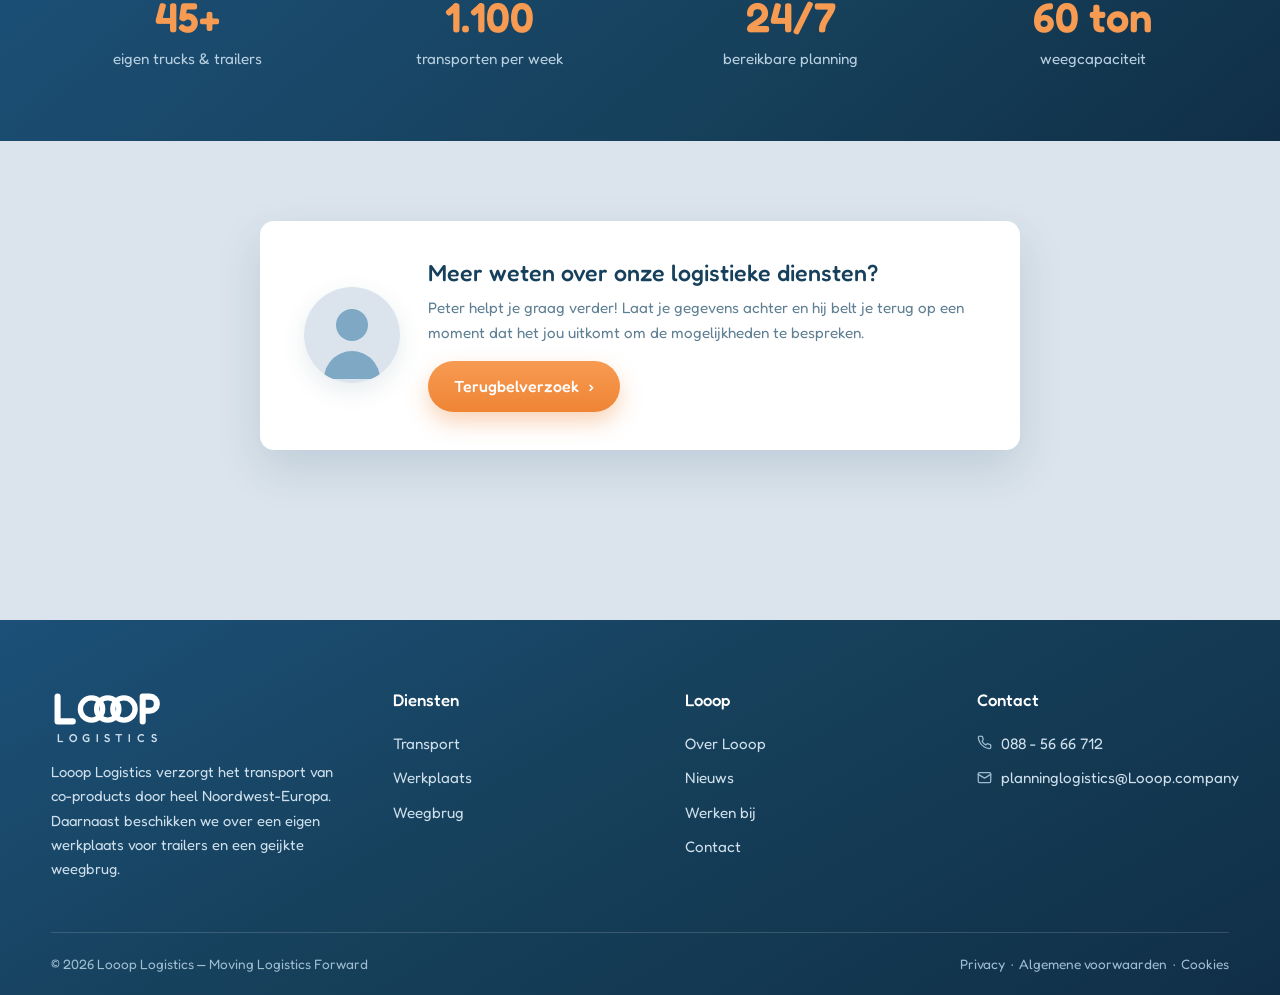
==== commit c682dbff: "Officieel Looop-logo verwerkt als SVG-wordmark - Logo nagebouwd naar aangeleverd origineel: navy L e" ====
--- a/index.html
+++ b/index.html
@@ -8,7 +8,7 @@
 <link rel="preconnect" href="https://fonts.googleapis.com">
 <link rel="preconnect" href="https://fonts.gstatic.com" crossorigin>
 <link href="https://fonts.googleapis.com/css2?family=Fredoka:wght@300..600&display=swap" rel="stylesheet">
-<link rel="icon" href="data:image/svg+xml,%3Csvg xmlns=%27http://www.w3.org/2000/svg%27 viewBox=%270 0 32 32%27%3E%3Ccircle cx=%2716%27 cy=%2716%27 r=%2711%27 fill=%27none%27 stroke=%27%232277c3%27 stroke-width=%276%27/%3E%3C/svg%3E">
+<link rel="icon" href="data:image/svg+xml,%3Csvg xmlns=%27http://www.w3.org/2000/svg%27 viewBox=%270 0 32 32%27%3E%3Cdefs%3E%3ClinearGradient id=%27g%27 x1=%270%27 y1=%270%27 x2=%271%27 y2=%270%27%3E%3Cstop offset=%270%27 stop-color=%27%233fa0a5%27/%3E%3Cstop offset=%271%27 stop-color=%27%23e08a4f%27/%3E%3C/linearGradient%3E%3C/defs%3E%3Ccircle cx=%2716%27 cy=%2716%27 r=%2711%27 fill=%27none%27 stroke=%27url(%23g)%27 stroke-width=%276%27/%3E%3C/svg%3E">
 <link rel="stylesheet" href="css/style.css">
 </head>
 <body>
--- a/css/style.css
+++ b/css/style.css
@@ -155,37 +155,22 @@
 
 .logo {
   display: inline-flex;
-  align-items: center;
-  gap: 2px;
-  font-weight: 600;
-  font-size: 2rem;
-  color: var(--navy);
-  letter-spacing: 0.02em;
+  flex-direction: column;
+  align-items: center;
+  gap: 5px;
   text-decoration: none;
   line-height: 1;
 }
-.logo .word { display: flex; align-items: center; gap: 3px; }
-.logo .ring {
-  width: 0.92em;
-  height: 0.92em;
-  border-radius: 50%;
-  border: 0.17em solid var(--navy);
-  margin: 0 -0.13em;
-}
-.logo .ring.r2 { border-color: var(--teal-soft); }
-.logo .ring.r3 { border-color: var(--orange); }
+.logo svg { height: 38px; width: auto; }
 .logo .sub {
-  font-size: 0.34em;
+  font-size: 0.72rem;
   font-weight: 500;
-  letter-spacing: 0.42em;
-  color: var(--blue);
-  margin-left: 0.6em;
+  letter-spacing: 0.48em;
+  margin-right: -0.48em; /* compenseert letterspacing voor optische centrering */
+  color: #22334e;
   text-transform: uppercase;
 }
-.logo.logo-light, .logo.logo-light .sub { color: #fff; }
-.logo.logo-light .ring { border-color: #fff; }
-.logo.logo-light .ring.r2 { border-color: #7fd0d3; }
-.logo.logo-light .ring.r3 { border-color: var(--orange); }
+.logo.logo-light .sub { color: #cfe0ec; }
 
 /* ==========================================================================
    Fullscreen menu-overlay
